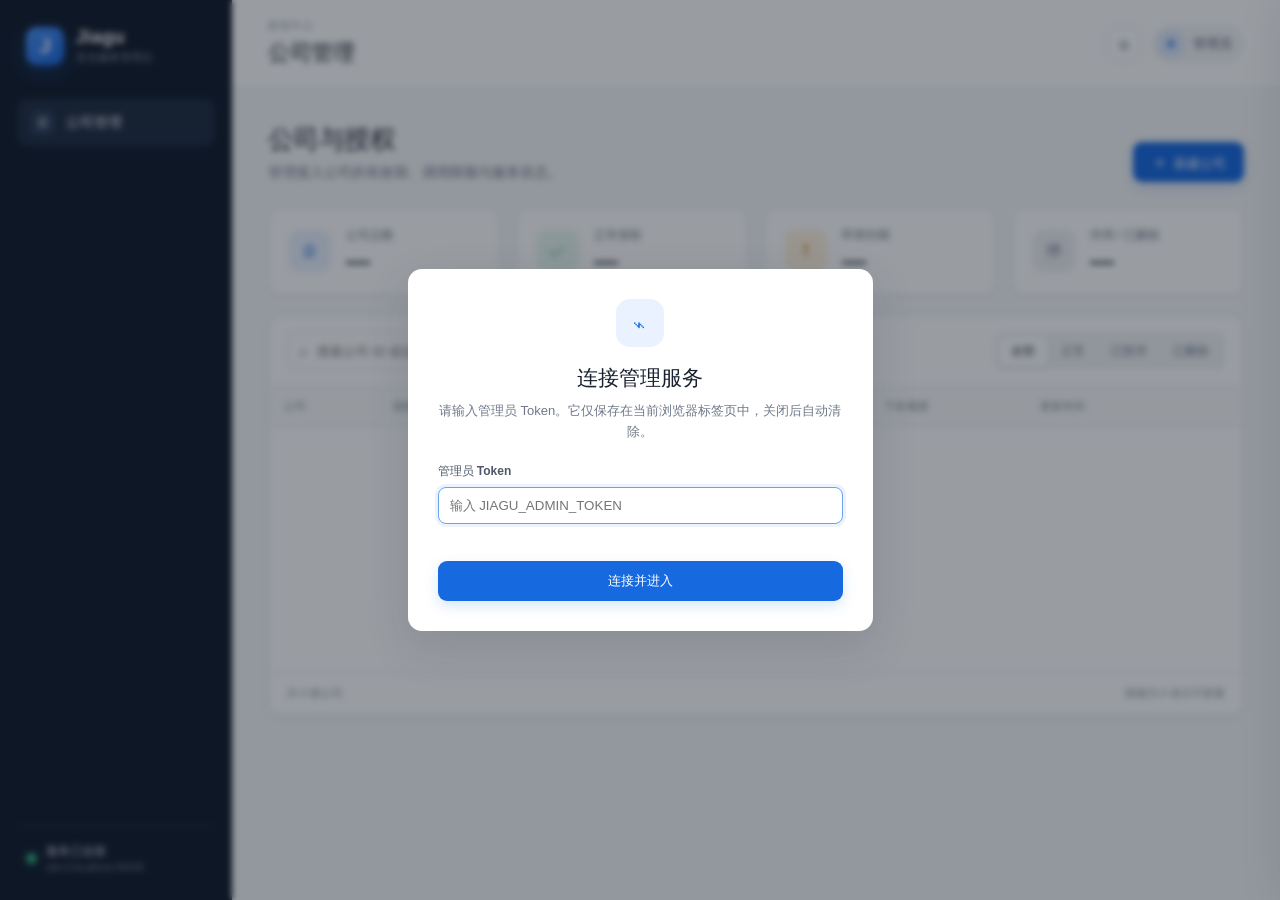
==== jiagu/server/internal/httpapi/admin/index.html @ e7b6c512 "增加管理页面" ====
<!doctype html>
<html lang="zh-CN">
<head>
  <meta charset="utf-8">
  <meta name="viewport" content="width=device-width, initial-scale=1">
  <meta name="color-scheme" content="light">
  <title>Jiagu · 公司管理</title>
  <link rel="stylesheet" href="styles.css">
  <link rel="stylesheet" href="actions.css">
</head>
<body>
  <div class="shell">
    <aside class="sidebar">
      <a class="brand" href="/admin/" aria-label="Jiagu 管理台">
        <span class="brand-mark">J</span>
        <span><strong>Jiagu</strong><small>安全服务管理台</small></span>
      </a>
      <nav aria-label="主导航">
        <a class="nav-item active" href="/admin/"><span class="nav-icon">企</span>公司管理</a>
      </nav>
      <div class="sidebar-foot">
        <span class="health-dot"></span>
        <span><strong>服务已连接</strong><small id="serviceAddress"></small></span>
      </div>
    </aside>

    <main>
      <header class="topbar">
        <div><p class="eyebrow">授权中心</p><h1>公司管理</h1></div>
        <div class="top-actions">
          <button class="icon-button" id="refreshButton" type="button" title="刷新" aria-label="刷新">↻</button>
          <button class="user-chip" id="changeTokenButton" type="button"><span>A</span>管理员</button>
        </div>
      </header>

      <section class="content">
        <div class="intro">
          <div><h2>公司与授权</h2><p>管理接入公司的有效期、调用限额与服务状态。</p></div>
          <button class="primary-button" id="createButton" type="button"><span>＋</span>新建公司</button>
        </div>

        <div class="metrics" aria-label="公司统计">
          <article class="metric-card"><span class="metric-icon blue">企</span><div><small>公司总数</small><strong id="totalMetric">—</strong></div></article>
          <article class="metric-card"><span class="metric-icon green">✓</span><div><small>正常授权</small><strong id="activeMetric">—</strong></div></article>
          <article class="metric-card"><span class="metric-icon amber">!</span><div><small>即将到期</small><strong id="expiringMetric">—</strong></div></article>
          <article class="metric-card"><span class="metric-icon slate">停</span><div><small>停用 / 已删除</small><strong id="inactiveMetric">—</strong></div></article>
        </div>

        <section class="table-card">
          <div class="table-tools">
            <label class="search"><span>⌕</span><input id="searchInput" type="search" placeholder="搜索公司 ID 或说明" autocomplete="off"></label>
            <div class="filters" role="group" aria-label="状态筛选">
              <button class="filter active" data-status="ALL" type="button">全部</button>
              <button class="filter" data-status="ACTIVE" type="button">正常</button>
              <button class="filter" data-status="SUSPENDED" type="button">已暂停</button>
              <button class="filter" data-status="REVOKED" type="button">已删除</button>
            </div>
          </div>
          <div class="table-wrap">
            <table>
              <thead><tr><th>公司</th><th>授权状态</th><th>授权有效期</th><th>打包额度</th><th>下发额度</th><th>更新时间</th><th><span class="sr-only">操作</span></th></tr></thead>
              <tbody id="companyRows"></tbody>
            </table>
            <div class="table-state" id="tableState"><span class="spinner"></span><p>正在读取公司信息…</p></div>
          </div>
          <footer class="table-footer"><span id="resultCount">共 0 家公司</span><span>限额为 0 表示不限量</span></footer>
        </section>
      </section>
    </main>
  </div>

  <div class="scrim hidden" id="drawerScrim"></div>
  <aside class="drawer" id="detailDrawer" aria-hidden="true" aria-labelledby="detailTitle">
    <div class="drawer-header">
      <div><p class="eyebrow">公司详情</p><h2 id="detailTitle">—</h2></div>
      <button class="icon-button" id="closeDrawerButton" type="button" aria-label="关闭">×</button>
    </div>
    <div class="drawer-body" id="detailBody"></div>
    <div class="drawer-actions">
      <button class="danger-ghost" id="deleteButton" type="button">逻辑删除</button>
      <div class="action-cluster">
        <button class="secondary-button" id="statusButton" type="button">暂停服务</button>
        <button class="primary-button" id="editButton" type="button">编辑信息</button>
      </div>
    </div>
  </aside>

  <dialog id="companyDialog">
    <form id="companyForm">
      <div class="dialog-header"><div><p class="eyebrow" id="formEyebrow">公司接入</p><h2 id="formTitle">新建公司</h2></div><button class="icon-button dialog-close" type="button" aria-label="关闭">×</button></div>
      <div class="form-grid">
        <label class="field full"><span>公司 ID <b>*</b></span><input name="companyId" required minlength="2" maxlength="64" pattern="[A-Za-z0-9][A-Za-z0-9_-]{1,63}" placeholder="例如 acme_android"><small>创建后不可修改，仅支持字母、数字、下划线和连字符</small></label>
        <label class="field full"><span>公司说明</span><input name="description" maxlength="200" placeholder="例如 ACME Android 产品线"></label>
        <label class="field"><span>授权开始时间 <b>*</b></span><input name="authorizedFrom" type="datetime-local" required></label>
        <label class="field"><span>授权结束时间</span><input name="authorizedUntil" type="datetime-local"><small>留空表示永久有效</small></label>
        <label class="field"><span>打包次数上限</span><input name="packLimit" type="number" min="0" step="1" value="0"><small>0 表示不限量</small></label>
        <label class="field"><span>下发次数上限</span><input name="deliveryLimit" type="number" min="0" step="1" value="0"><small>0 表示不限量</small></label>
        <label class="field full edit-only"><span>授权状态</span><select name="status"><option value="ACTIVE">正常</option><option value="SUSPENDED">暂停</option><option value="EXPIRED">过期</option></select></label>
        <label class="field full"><span>扩展信息（JSON）</span><textarea name="ext" rows="5" spellcheck="false" placeholder='{"contractNo":"C-2026-001","contact":"security@example.com"}'></textarea><small id="jsonHint">可填写合同号、联系人等自定义信息</small></label>
      </div>
      <div class="dialog-actions"><button class="secondary-button dialog-close" type="button">取消</button><button class="primary-button" id="saveButton" type="submit">创建公司</button></div>
    </form>
  </dialog>

  <dialog class="compact-dialog" id="tokenDialog">
    <form id="tokenForm">
      <div class="token-symbol">⌁</div><h2>连接管理服务</h2><p>请输入管理员 Token。它仅保存在当前浏览器标签页中，关闭后自动清除。</p>
      <label class="field"><span>管理员 Token</span><input name="token" type="password" required autocomplete="current-password" placeholder="输入 JIAGU_ADMIN_TOKEN"></label>
      <p class="form-error" id="tokenError"></p><button class="primary-button full-button" type="submit">连接并进入</button>
    </form>
  </dialog>

  <dialog class="compact-dialog" id="keyDialog">
    <div class="success-symbol">✓</div><h2>公司创建成功</h2><p>API Key 只会显示这一次，请立即复制并保存到安全位置。</p>
    <label class="key-box"><span>公司 API Key</span><output id="apiKeyOutput"></output></label>
    <div class="dialog-actions"><button class="secondary-button" id="closeKeyButton" type="button">我已保存</button><button class="primary-button" id="copyKeyButton" type="button">复制 API Key</button></div>
  </dialog>

  <dialog class="compact-dialog" id="deleteDialog">
    <div class="danger-symbol">!</div><h2>确认逻辑删除？</h2><p id="deleteMessage"></p><div class="notice">数据库文件和历史记录会保留；公司状态将改为“已删除”，其打包和设备授权会立即停止。</div>
    <div class="dialog-actions"><button class="secondary-button" id="cancelDeleteButton" type="button">取消</button><button class="danger-button" id="confirmDeleteButton" type="button">确认删除</button></div>
  </dialog>

  <dialog class="compact-dialog" id="statusDialog">
    <div class="token-symbol" id="statusSymbol">Ⅱ</div><h2 id="statusDialogTitle">暂停公司服务？</h2><p id="statusMessage"></p>
    <div class="notice" id="statusNotice"></div>
    <div class="dialog-actions"><button class="secondary-button" id="cancelStatusButton" type="button">取消</button><button class="primary-button" id="confirmStatusButton" type="button">确认暂停</button></div>
  </dialog>

  <div class="toast" id="toast" role="status" aria-live="polite"></div>
  <script src="app.js" defer></script>
</body>
</html>
---- jiagu/server/internal/httpapi/admin/styles.css ----
:root{--ink:#18212f;--muted:#6d7787;--line:#e7eaf0;--surface:#fff;--canvas:#f5f7fa;--blue:#1769e0;--blue-dark:#0f55bc;--green:#16865c;--amber:#b86c0a;--red:#c83c3c;--shadow:0 16px 45px rgba(31,45,68,.13);font-family:Inter,"Segoe UI","Microsoft YaHei",sans-serif;color:var(--ink);background:var(--canvas);font-synthesis:none}*{box-sizing:border-box}body{margin:0;min-width:320px}.shell{min-height:100vh;display:grid;grid-template-columns:232px 1fr}.sidebar{position:fixed;inset:0 auto 0 0;width:232px;background:#111b2b;color:#cbd3df;padding:27px 18px;display:flex;flex-direction:column;z-index:10}.brand{display:flex;gap:12px;align-items:center;color:white;text-decoration:none;padding:0 8px 34px}.brand-mark{width:38px;height:38px;border-radius:11px;display:grid;place-items:center;background:linear-gradient(145deg,#4d91f5,#1769e0);font-size:21px;font-weight:800;box-shadow:0 7px 20px rgba(23,105,224,.35)}.brand strong,.brand small,.sidebar-foot strong,.sidebar-foot small{display:block}.brand strong{letter-spacing:.4px;font-size:18px}.brand small{color:#8895a8;font-size:11px;margin-top:2px}.nav-item{display:flex;gap:11px;align-items:center;color:#aeb8c8;text-decoration:none;padding:11px 12px;border-radius:9px;font-size:14px}.nav-item.active{background:#1e2c41;color:white}.nav-icon{width:25px;height:25px;display:grid;place-items:center;border-radius:7px;background:#2a3c57;font-size:12px}.sidebar-foot{margin-top:auto;padding:16px 9px 0;border-top:1px solid #273448;display:flex;align-items:center;gap:10px;font-size:12px}.sidebar-foot small{color:#738198;margin-top:2px;max-width:150px;overflow:hidden;text-overflow:ellipsis}.health-dot{width:9px;height:9px;border-radius:50%;background:#32c58b;box-shadow:0 0 0 4px rgba(50,197,139,.12)}main{grid-column:2;min-width:0}.topbar{height:88px;background:rgba(255,255,255,.92);border-bottom:1px solid var(--line);display:flex;align-items:center;justify-content:space-between;padding:0 36px;position:sticky;top:0;z-index:5;backdrop-filter:blur(12px)}h1,h2,p{margin:0}.topbar h1{font-size:22px;letter-spacing:-.3px}.eyebrow{text-transform:uppercase;color:#8791a1;font-size:10px;font-weight:700;letter-spacing:1.5px;margin-bottom:5px}.top-actions{display:flex;align-items:center;gap:10px}.icon-button{border:1px solid var(--line);background:#fff;color:#687386;width:36px;height:36px;border-radius:9px;font-size:21px;cursor:pointer;display:grid;place-items:center;line-height:1}.icon-button:hover{background:#f3f5f8}.user-chip{border:0;background:#f2f5f8;border-radius:22px;padding:5px 12px 5px 5px;display:flex;align-items:center;gap:8px;color:#4b5668;cursor:pointer}.user-chip span{width:28px;height:28px;border-radius:50%;background:#dce9fc;color:#1769e0;display:grid;place-items:center;font-weight:700}.content{padding:34px 36px 50px;max-width:1560px;margin:auto}.intro{display:flex;justify-content:space-between;align-items:flex-end;margin-bottom:25px}.intro h2{font-size:26px;letter-spacing:-.6px}.intro p{margin-top:7px;color:var(--muted);font-size:14px}.primary-button,.secondary-button,.danger-button,.danger-ghost{height:40px;padding:0 17px;border-radius:9px;border:1px solid transparent;font-weight:650;cursor:pointer;font-family:inherit}.primary-button{background:var(--blue);color:#fff;box-shadow:0 5px 13px rgba(23,105,224,.17)}.primary-button:hover{background:var(--blue-dark)}.primary-button span{font-size:18px;margin-right:5px}.secondary-button{background:#fff;color:#3f4a5a;border-color:#dce1e9}.secondary-button:hover{background:#f7f8fa}.danger-button{background:var(--red);color:#fff}.danger-ghost{background:#fff;color:var(--red);border-color:#efcaca}.metrics{display:grid;grid-template-columns:repeat(4,1fr);gap:16px;margin-bottom:20px}.metric-card{background:#fff;border:1px solid var(--line);border-radius:12px;padding:19px 20px;display:flex;align-items:center;gap:15px;box-shadow:0 2px 5px rgba(25,40,65,.025)}.metric-icon{width:42px;height:42px;border-radius:11px;display:grid;place-items:center;font-weight:750}.metric-icon.blue{color:#1769e0;background:#eaf2ff}.metric-icon.green{color:#16865c;background:#e7f7f1}.metric-icon.amber{color:#b86c0a;background:#fff3df}.metric-icon.slate{color:#677286;background:#eef1f5}.metric-card small,.metric-card strong{display:block}.metric-card small{color:var(--muted);font-size:12px;margin-bottom:3px}.metric-card strong{font-size:24px}.table-card{background:#fff;border:1px solid var(--line);border-radius:13px;overflow:hidden;box-shadow:0 3px 12px rgba(25,40,65,.035)}.table-tools{display:flex;justify-content:space-between;align-items:center;padding:16px 18px;border-bottom:1px solid var(--line)}.search{height:38px;width:285px;border:1px solid #dce1e9;border-radius:8px;display:flex;align-items:center;gap:8px;padding:0 11px;color:#8791a1}.search:focus-within{border-color:#7aaff5;box-shadow:0 0 0 3px rgba(23,105,224,.08)}.search input{border:0;outline:0;width:100%;font:inherit;font-size:13px;color:var(--ink)}.filters{display:flex;padding:3px;background:#f1f3f6;border-radius:8px}.filter{height:30px;border:0;background:transparent;color:#707b8c;padding:0 13px;border-radius:6px;font:inherit;font-size:12px;cursor:pointer}.filter.active{background:#fff;color:#263143;box-shadow:0 1px 4px rgba(27,40,61,.12);font-weight:650}.table-wrap{overflow:auto;min-height:285px;position:relative}table{width:100%;border-collapse:collapse;white-space:nowrap}th{text-align:left;color:#7a8494;font-size:11px;font-weight:650;text-transform:uppercase;letter-spacing:.35px;background:#fafbfc;padding:12px 15px;border-bottom:1px solid var(--line)}td{padding:14px 15px;border-bottom:1px solid #eef0f4;font-size:13px;color:#4a5566}tbody tr{cursor:pointer;transition:background .12s}tbody tr:hover{background:#f8faff}tbody tr:last-child td{border-bottom:0}.company-cell{display:flex;align-items:center;gap:11px}.avatar{width:34px;height:34px;border-radius:9px;background:#e9f1fd;color:#1769e0;display:grid;place-items:center;font-weight:750}.company-cell strong,.company-cell small{display:block;max-width:230px;overflow:hidden;text-overflow:ellipsis}.company-cell strong{font-size:13px;color:#273244}.company-cell small{font-size:11px;color:#8a94a3;margin-top:3px}.status{display:inline-flex;align-items:center;gap:6px;border-radius:15px;padding:5px 9px;font-size:11px;font-weight:650}.status:before{content:"";width:6px;height:6px;border-radius:50%;background:currentColor}.status-active{background:#e8f7f1;color:#16865c}.status-suspended,.status-expired{background:#fff1df;color:#a8620b}.status-revoked{background:#f1f2f4;color:#677181}.quota{min-width:100px}.quota-line{display:flex;justify-content:space-between;font-size:11px;margin-bottom:5px}.progress{height:4px;background:#edf0f4;border-radius:3px;overflow:hidden}.progress i{display:block;height:100%;background:#5792e6;border-radius:3px}.row-action{border:0;background:transparent;color:#8a94a3;font-size:20px;cursor:pointer}.table-state{position:absolute;inset:45px 0 0;display:flex;flex-direction:column;align-items:center;justify-content:center;color:#8a94a3;font-size:13px;background:#fff}.table-state.hidden{display:none}.spinner{width:24px;height:24px;border:2px solid #d9e1ec;border-top-color:#1769e0;border-radius:50%;animation:spin .7s linear infinite;margin-bottom:10px}@keyframes spin{to{transform:rotate(360deg)}}.table-footer{padding:13px 18px;border-top:1px solid var(--line);display:flex;justify-content:space-between;color:#8992a1;font-size:11px}.drawer{position:fixed;right:0;top:0;bottom:0;width:min(480px,100vw);background:#fff;z-index:21;box-shadow:-18px 0 45px rgba(27,39,58,.14);transform:translateX(105%);transition:transform .22s ease;display:flex;flex-direction:column}.drawer.open{transform:none}.scrim{position:fixed;inset:0;background:rgba(12,20,33,.28);z-index:20;backdrop-filter:blur(2px)}.hidden{display:none!important}.drawer-header{padding:25px 26px;border-bottom:1px solid var(--line);display:flex;justify-content:space-between;align-items:center}.drawer-header h2{font-size:21px}.drawer-body{padding:25px 26px;overflow:auto;flex:1}.detail-lead{background:#f6f8fb;border-radius:11px;padding:17px;margin-bottom:23px}.detail-lead p{font-size:13px;color:#667284;line-height:1.6;margin-top:9px}.detail-grid{display:grid;grid-template-columns:1fr 1fr;gap:20px 18px}.detail-item small{display:block;color:#8a94a3;font-size:11px;margin-bottom:6px}.detail-item strong{font-size:13px;word-break:break-word}.detail-item.full{grid-column:1/-1}.detail-section{border-top:1px solid var(--line);margin-top:23px;padding-top:22px}.detail-section h3{font-size:13px;margin:0 0 13px}.json-view{background:#121c2c;color:#b9d0ef;border-radius:9px;padding:14px;white-space:pre-wrap;word-break:break-word;font:12px/1.6 Consolas,monospace;min-height:49px}.drawer-actions{padding:17px 26px;border-top:1px solid var(--line);display:flex;justify-content:space-between}dialog{width:min(640px,calc(100vw - 30px));border:0;border-radius:14px;padding:0;box-shadow:var(--shadow);color:var(--ink)}dialog::backdrop{background:rgba(12,20,33,.42);backdrop-filter:blur(3px)}.dialog-header{padding:22px 25px;border-bottom:1px solid var(--line);display:flex;justify-content:space-between;align-items:center}.dialog-header h2{font-size:20px}.dialog-header .icon-button{border:0}.form-grid{padding:22px 25px;display:grid;grid-template-columns:1fr 1fr;gap:18px}.field{display:flex;flex-direction:column;gap:7px;font-size:12px;color:#4d5868}.field.full{grid-column:1/-1}.field span{font-weight:650}.field b{color:var(--red)}.field input,.field select,.field textarea{width:100%;border:1px solid #d8dde6;border-radius:8px;padding:10px 11px;color:var(--ink);background:#fff;font:13px inherit;outline:0}.field input:focus,.field select:focus,.field textarea:focus{border-color:#6ba2ed;box-shadow:0 0 0 3px rgba(23,105,224,.08)}.field input:disabled{background:#f1f3f6;color:#8a94a3}.field textarea{resize:vertical;font-family:Consolas,monospace}.field small{color:#929ba9;font-size:10px}.field .invalid{border-color:#d85252}.dialog-actions{padding:16px 25px;border-top:1px solid var(--line);display:flex;justify-content:flex-end;gap:9px}.edit-only{display:none}.editing .edit-only{display:flex}.compact-dialog{max-width:465px;text-align:center;padding:30px}.compact-dialog .field{text-align:left;margin:21px 0 0}.compact-dialog h2{font-size:21px;margin-bottom:9px}.compact-dialog>p,.compact-dialog form>p{color:#6f7989;font-size:13px;line-height:1.55}.compact-dialog .dialog-actions{border:0;padding:22px 0 0}.token-symbol,.success-symbol,.danger-symbol{width:48px;height:48px;border-radius:14px;display:grid;place-items:center;margin:0 auto 17px;font-size:23px;font-weight:750}.token-symbol{background:#eaf2ff;color:#1769e0}.success-symbol{background:#e8f7f1;color:#16865c}.danger-symbol{background:#feeeee;color:#c83c3c}.full-button{width:100%;margin-top:12px}.form-error{color:#c83c3c!important;min-height:18px;margin-top:7px!important}.key-box{display:block;text-align:left;background:#f5f7fa;border:1px solid var(--line);padding:12px;border-radius:9px;margin-top:20px}.key-box span{display:block;color:#7e8898;font-size:10px;margin-bottom:7px}.key-box output{display:block;word-break:break-all;font:12px/1.5 Consolas,monospace;color:#263143}.notice{text-align:left;margin-top:18px;padding:12px;background:#fff7e9;color:#8d5a18;border-radius:8px;font-size:12px;line-height:1.55}.toast{position:fixed;left:50%;bottom:28px;transform:translate(-50%,20px);background:#172236;color:white;padding:11px 16px;border-radius:8px;font-size:12px;z-index:50;opacity:0;pointer-events:none;transition:.2s}.toast.show{opacity:1;transform:translate(-50%,0)}.sr-only{position:absolute;width:1px;height:1px;padding:0;margin:-1px;overflow:hidden;clip:rect(0,0,0,0);white-space:nowrap;border:0}@media(max-width:1050px){.metrics{grid-template-columns:1fr 1fr}.table-tools{align-items:flex-start;gap:12px;flex-direction:column}.search{width:100%}}@media(max-width:760px){.shell{display:block}.sidebar{position:static;width:100%;height:68px;padding:14px 18px;flex-direction:row;align-items:center}.brand{padding:0}.brand small,.sidebar nav,.sidebar-foot{display:none}main{display:block}.topbar{height:68px;padding:0 18px}.topbar .eyebrow{display:none}.content{padding:23px 16px}.intro{align-items:center}.intro h2{font-size:22px}.intro p{display:none}.metrics{grid-template-columns:1fr 1fr;gap:9px}.metric-card{padding:13px}.metric-icon{display:none}.table-tools{padding:13px}.filters{width:100%;overflow:auto}.filter{flex:1;padding:0 9px}.table-footer span:last-child{display:none}.form-grid{grid-template-columns:1fr}.field{grid-column:1/-1}.compact-dialog{padding:24px}.top-actions .user-chip{font-size:0}.user-chip{padding-right:5px}}
---- jiagu/server/internal/httpapi/admin/actions.css ----
.drawer-actions {
  gap: 10px;
}

.action-cluster {
  display: flex;
  gap: 9px;
}

.primary-button:disabled,
.secondary-button:disabled,
.danger-button:disabled,
.danger-ghost:disabled {
  cursor: not-allowed;
  box-shadow: none;
  opacity: 0.48;
}

@media (max-width: 480px) {
  .drawer-actions,
  .action-cluster {
    flex-wrap: wrap;
  }
}
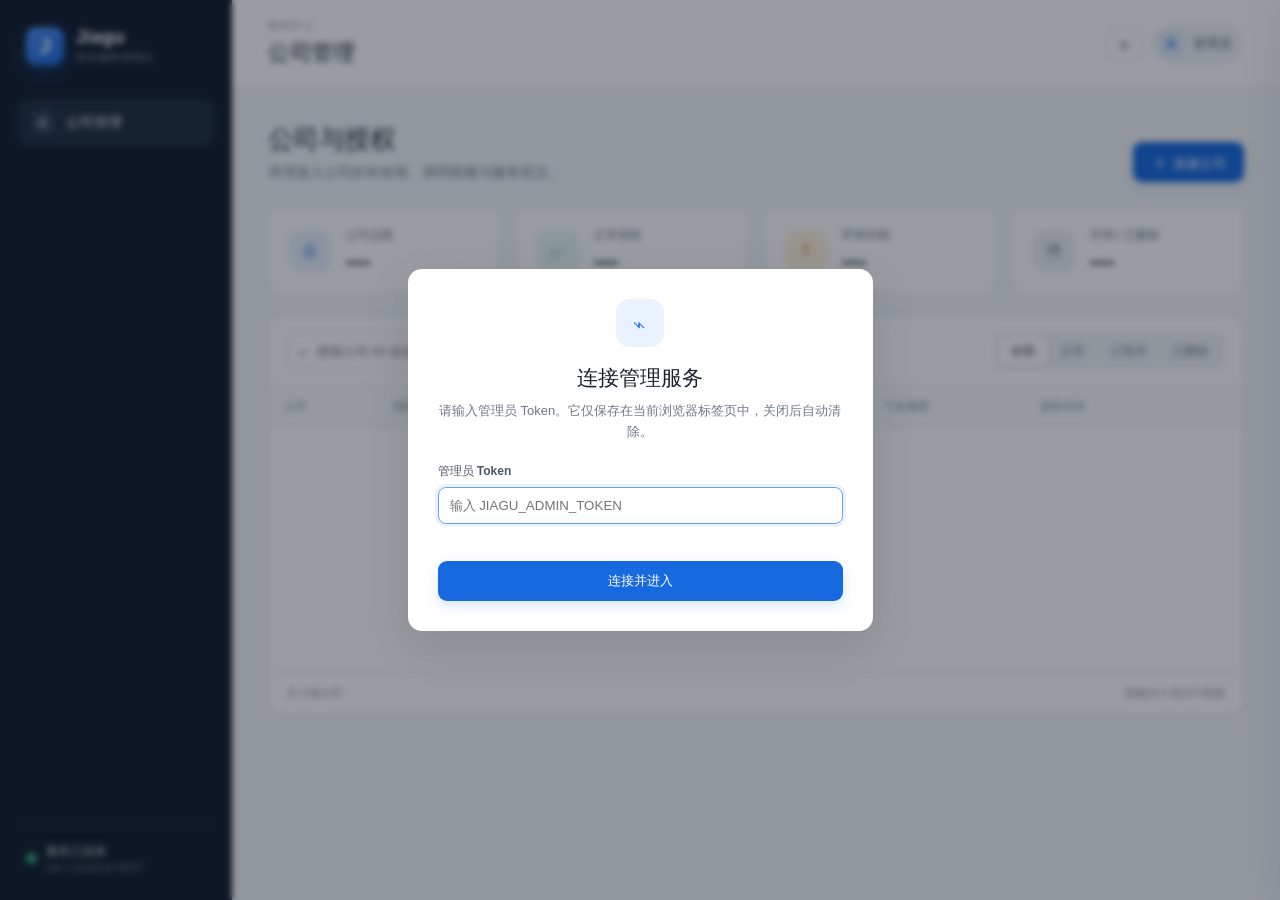
==== commit 2ece613a: "初始化打包记录" ====
--- a/jiagu/server/internal/httpapi/admin/index.html
+++ b/jiagu/server/internal/httpapi/admin/index.html
@@ -33,7 +33,7 @@
         </div>
       </header>
 
-      <section class="content">
+      <section class="content" id="mainView">
         <div class="intro">
           <div><h2>公司与授权</h2><p>管理接入公司的有效期、调用限额与服务状态。</p></div>
           <button class="primary-button" id="createButton" type="button"><span>＋</span>新建公司</button>
@@ -64,6 +64,28 @@
             <div class="table-state" id="tableState"><span class="spinner"></span><p>正在读取公司信息…</p></div>
           </div>
           <footer class="table-footer"><span id="resultCount">共 0 家公司</span><span>限额为 0 表示不限量</span></footer>
+        </section>
+      </section>
+
+      <section class="content hidden" id="logsView">
+        <nav class="breadcrumb">
+          <button class="text-link" id="backToCompanies" type="button">公司管理</button>
+          <span>/</span>
+          <strong id="logsTitle">打包统计</strong>
+        </nav>
+        <div class="intro">
+          <div><h2 id="logsCompanyId">—</h2><p id="logsCompanyDesc">—</p></div>
+        </div>
+
+        <section class="table-card">
+          <div class="table-wrap" id="logsContainer">
+            <!-- Grouped tables will be rendered here -->
+          </div>
+          <div class="table-state" id="logsState"><span class="spinner"></span><p>正在读取记录…</p></div>
+          <footer class="table-footer">
+            <span id="logsCount">共 0 条记录</span>
+            <div class="pagination" id="logsPagination"></div>
+          </footer>
         </section>
       </section>
     </main>
--- a/jiagu/server/internal/httpapi/admin/styles.css
+++ b/jiagu/server/internal/httpapi/admin/styles.css
@@ -1 +1,19 @@
-:root{--ink:#18212f;--muted:#6d7787;--line:#e7eaf0;--surface:#fff;--canvas:#f5f7fa;--blue:#1769e0;--blue-dark:#0f55bc;--green:#16865c;--amber:#b86c0a;--red:#c83c3c;--shadow:0 16px 45px rgba(31,45,68,.13);font-family:Inter,"Segoe UI","Microsoft YaHei",sans-serif;color:var(--ink);background:var(--canvas);font-synthesis:none}*{box-sizing:border-box}body{margin:0;min-width:320px}.shell{min-height:100vh;display:grid;grid-template-columns:232px 1fr}.sidebar{position:fixed;inset:0 auto 0 0;width:232px;background:#111b2b;color:#cbd3df;padding:27px 18px;display:flex;flex-direction:column;z-index:10}.brand{display:flex;gap:12px;align-items:center;color:white;text-decoration:none;padding:0 8px 34px}.brand-mark{width:38px;height:38px;border-radius:11px;display:grid;place-items:center;background:linear-gradient(145deg,#4d91f5,#1769e0);font-size:21px;font-weight:800;box-shadow:0 7px 20px rgba(23,105,224,.35)}.brand strong,.brand small,.sidebar-foot strong,.sidebar-foot small{display:block}.brand strong{letter-spacing:.4px;font-size:18px}.brand small{color:#8895a8;font-size:11px;margin-top:2px}.nav-item{display:flex;gap:11px;align-items:center;color:#aeb8c8;text-decoration:none;padding:11px 12px;border-radius:9px;font-size:14px}.nav-item.active{background:#1e2c41;color:white}.nav-icon{width:25px;height:25px;display:grid;place-items:center;border-radius:7px;background:#2a3c57;font-size:12px}.sidebar-foot{margin-top:auto;padding:16px 9px 0;border-top:1px solid #273448;display:flex;align-items:center;gap:10px;font-size:12px}.sidebar-foot small{color:#738198;margin-top:2px;max-width:150px;overflow:hidden;text-overflow:ellipsis}.health-dot{width:9px;height:9px;border-radius:50%;background:#32c58b;box-shadow:0 0 0 4px rgba(50,197,139,.12)}main{grid-column:2;min-width:0}.topbar{height:88px;background:rgba(255,255,255,.92);border-bottom:1px solid var(--line);display:flex;align-items:center;justify-content:space-between;padding:0 36px;position:sticky;top:0;z-index:5;backdrop-filter:blur(12px)}h1,h2,p{margin:0}.topbar h1{font-size:22px;letter-spacing:-.3px}.eyebrow{text-transform:uppercase;color:#8791a1;font-size:10px;font-weight:700;letter-spacing:1.5px;margin-bottom:5px}.top-actions{display:flex;align-items:center;gap:10px}.icon-button{border:1px solid var(--line);background:#fff;color:#687386;width:36px;height:36px;border-radius:9px;font-size:21px;cursor:pointer;display:grid;place-items:center;line-height:1}.icon-button:hover{background:#f3f5f8}.user-chip{border:0;background:#f2f5f8;border-radius:22px;padding:5px 12px 5px 5px;display:flex;align-items:center;gap:8px;color:#4b5668;cursor:pointer}.user-chip span{width:28px;height:28px;border-radius:50%;background:#dce9fc;color:#1769e0;display:grid;place-items:center;font-weight:700}.content{padding:34px 36px 50px;max-width:1560px;margin:auto}.intro{display:flex;justify-content:space-between;align-items:flex-end;margin-bottom:25px}.intro h2{font-size:26px;letter-spacing:-.6px}.intro p{margin-top:7px;color:var(--muted);font-size:14px}.primary-button,.secondary-button,.danger-button,.danger-ghost{height:40px;padding:0 17px;border-radius:9px;border:1px solid transparent;font-weight:650;cursor:pointer;font-family:inherit}.primary-button{background:var(--blue);color:#fff;box-shadow:0 5px 13px rgba(23,105,224,.17)}.primary-button:hover{background:var(--blue-dark)}.primary-button span{font-size:18px;margin-right:5px}.secondary-button{background:#fff;color:#3f4a5a;border-color:#dce1e9}.secondary-button:hover{background:#f7f8fa}.danger-button{background:var(--red);color:#fff}.danger-ghost{background:#fff;color:var(--red);border-color:#efcaca}.metrics{display:grid;grid-template-columns:repeat(4,1fr);gap:16px;margin-bottom:20px}.metric-card{background:#fff;border:1px solid var(--line);border-radius:12px;padding:19px 20px;display:flex;align-items:center;gap:15px;box-shadow:0 2px 5px rgba(25,40,65,.025)}.metric-icon{width:42px;height:42px;border-radius:11px;display:grid;place-items:center;font-weight:750}.metric-icon.blue{color:#1769e0;background:#eaf2ff}.metric-icon.green{color:#16865c;background:#e7f7f1}.metric-icon.amber{color:#b86c0a;background:#fff3df}.metric-icon.slate{color:#677286;background:#eef1f5}.metric-card small,.metric-card strong{display:block}.metric-card small{color:var(--muted);font-size:12px;margin-bottom:3px}.metric-card strong{font-size:24px}.table-card{background:#fff;border:1px solid var(--line);border-radius:13px;overflow:hidden;box-shadow:0 3px 12px rgba(25,40,65,.035)}.table-tools{display:flex;justify-content:space-between;align-items:center;padding:16px 18px;border-bottom:1px solid var(--line)}.search{height:38px;width:285px;border:1px solid #dce1e9;border-radius:8px;display:flex;align-items:center;gap:8px;padding:0 11px;color:#8791a1}.search:focus-within{border-color:#7aaff5;box-shadow:0 0 0 3px rgba(23,105,224,.08)}.search input{border:0;outline:0;width:100%;font:inherit;font-size:13px;color:var(--ink)}.filters{display:flex;padding:3px;background:#f1f3f6;border-radius:8px}.filter{height:30px;border:0;background:transparent;color:#707b8c;padding:0 13px;border-radius:6px;font:inherit;font-size:12px;cursor:pointer}.filter.active{background:#fff;color:#263143;box-shadow:0 1px 4px rgba(27,40,61,.12);font-weight:650}.table-wrap{overflow:auto;min-height:285px;position:relative}table{width:100%;border-collapse:collapse;white-space:nowrap}th{text-align:left;color:#7a8494;font-size:11px;font-weight:650;text-transform:uppercase;letter-spacing:.35px;background:#fafbfc;padding:12px 15px;border-bottom:1px solid var(--line)}td{padding:14px 15px;border-bottom:1px solid #eef0f4;font-size:13px;color:#4a5566}tbody tr{cursor:pointer;transition:background .12s}tbody tr:hover{background:#f8faff}tbody tr:last-child td{border-bottom:0}.company-cell{display:flex;align-items:center;gap:11px}.avatar{width:34px;height:34px;border-radius:9px;background:#e9f1fd;color:#1769e0;display:grid;place-items:center;font-weight:750}.company-cell strong,.company-cell small{display:block;max-width:230px;overflow:hidden;text-overflow:ellipsis}.company-cell strong{font-size:13px;color:#273244}.company-cell small{font-size:11px;color:#8a94a3;margin-top:3px}.status{display:inline-flex;align-items:center;gap:6px;border-radius:15px;padding:5px 9px;font-size:11px;font-weight:650}.status:before{content:"";width:6px;height:6px;border-radius:50%;background:currentColor}.status-active{background:#e8f7f1;color:#16865c}.status-suspended,.status-expired{background:#fff1df;color:#a8620b}.status-revoked{background:#f1f2f4;color:#677181}.quota{min-width:100px}.quota-line{display:flex;justify-content:space-between;font-size:11px;margin-bottom:5px}.progress{height:4px;background:#edf0f4;border-radius:3px;overflow:hidden}.progress i{display:block;height:100%;background:#5792e6;border-radius:3px}.row-action{border:0;background:transparent;color:#8a94a3;font-size:20px;cursor:pointer}.table-state{position:absolute;inset:45px 0 0;display:flex;flex-direction:column;align-items:center;justify-content:center;color:#8a94a3;font-size:13px;background:#fff}.table-state.hidden{display:none}.spinner{width:24px;height:24px;border:2px solid #d9e1ec;border-top-color:#1769e0;border-radius:50%;animation:spin .7s linear infinite;margin-bottom:10px}@keyframes spin{to{transform:rotate(360deg)}}.table-footer{padding:13px 18px;border-top:1px solid var(--line);display:flex;justify-content:space-between;color:#8992a1;font-size:11px}.drawer{position:fixed;right:0;top:0;bottom:0;width:min(480px,100vw);background:#fff;z-index:21;box-shadow:-18px 0 45px rgba(27,39,58,.14);transform:translateX(105%);transition:transform .22s ease;display:flex;flex-direction:column}.drawer.open{transform:none}.scrim{position:fixed;inset:0;background:rgba(12,20,33,.28);z-index:20;backdrop-filter:blur(2px)}.hidden{display:none!important}.drawer-header{padding:25px 26px;border-bottom:1px solid var(--line);display:flex;justify-content:space-between;align-items:center}.drawer-header h2{font-size:21px}.drawer-body{padding:25px 26px;overflow:auto;flex:1}.detail-lead{background:#f6f8fb;border-radius:11px;padding:17px;margin-bottom:23px}.detail-lead p{font-size:13px;color:#667284;line-height:1.6;margin-top:9px}.detail-grid{display:grid;grid-template-columns:1fr 1fr;gap:20px 18px}.detail-item small{display:block;color:#8a94a3;font-size:11px;margin-bottom:6px}.detail-item strong{font-size:13px;word-break:break-word}.detail-item.full{grid-column:1/-1}.detail-section{border-top:1px solid var(--line);margin-top:23px;padding-top:22px}.detail-section h3{font-size:13px;margin:0 0 13px}.json-view{background:#121c2c;color:#b9d0ef;border-radius:9px;padding:14px;white-space:pre-wrap;word-break:break-word;font:12px/1.6 Consolas,monospace;min-height:49px}.drawer-actions{padding:17px 26px;border-top:1px solid var(--line);display:flex;justify-content:space-between}dialog{width:min(640px,calc(100vw - 30px));border:0;border-radius:14px;padding:0;box-shadow:var(--shadow);color:var(--ink)}dialog::backdrop{background:rgba(12,20,33,.42);backdrop-filter:blur(3px)}.dialog-header{padding:22px 25px;border-bottom:1px solid var(--line);display:flex;justify-content:space-between;align-items:center}.dialog-header h2{font-size:20px}.dialog-header .icon-button{border:0}.form-grid{padding:22px 25px;display:grid;grid-template-columns:1fr 1fr;gap:18px}.field{display:flex;flex-direction:column;gap:7px;font-size:12px;color:#4d5868}.field.full{grid-column:1/-1}.field span{font-weight:650}.field b{color:var(--red)}.field input,.field select,.field textarea{width:100%;border:1px solid #d8dde6;border-radius:8px;padding:10px 11px;color:var(--ink);background:#fff;font:13px inherit;outline:0}.field input:focus,.field select:focus,.field textarea:focus{border-color:#6ba2ed;box-shadow:0 0 0 3px rgba(23,105,224,.08)}.field input:disabled{background:#f1f3f6;color:#8a94a3}.field textarea{resize:vertical;font-family:Consolas,monospace}.field small{color:#929ba9;font-size:10px}.field .invalid{border-color:#d85252}.dialog-actions{padding:16px 25px;border-top:1px solid var(--line);display:flex;justify-content:flex-end;gap:9px}.edit-only{display:none}.editing .edit-only{display:flex}.compact-dialog{max-width:465px;text-align:center;padding:30px}.compact-dialog .field{text-align:left;margin:21px 0 0}.compact-dialog h2{font-size:21px;margin-bottom:9px}.compact-dialog>p,.compact-dialog form>p{color:#6f7989;font-size:13px;line-height:1.55}.compact-dialog .dialog-actions{border:0;padding:22px 0 0}.token-symbol,.success-symbol,.danger-symbol{width:48px;height:48px;border-radius:14px;display:grid;place-items:center;margin:0 auto 17px;font-size:23px;font-weight:750}.token-symbol{background:#eaf2ff;color:#1769e0}.success-symbol{background:#e8f7f1;color:#16865c}.danger-symbol{background:#feeeee;color:#c83c3c}.full-button{width:100%;margin-top:12px}.form-error{color:#c83c3c!important;min-height:18px;margin-top:7px!important}.key-box{display:block;text-align:left;background:#f5f7fa;border:1px solid var(--line);padding:12px;border-radius:9px;margin-top:20px}.key-box span{display:block;color:#7e8898;font-size:10px;margin-bottom:7px}.key-box output{display:block;word-break:break-all;font:12px/1.5 Consolas,monospace;color:#263143}.notice{text-align:left;margin-top:18px;padding:12px;background:#fff7e9;color:#8d5a18;border-radius:8px;font-size:12px;line-height:1.55}.toast{position:fixed;left:50%;bottom:28px;transform:translate(-50%,20px);background:#172236;color:white;padding:11px 16px;border-radius:8px;font-size:12px;z-index:50;opacity:0;pointer-events:none;transition:.2s}.toast.show{opacity:1;transform:translate(-50%,0)}.sr-only{position:absolute;width:1px;height:1px;padding:0;margin:-1px;overflow:hidden;clip:rect(0,0,0,0);white-space:nowrap;border:0}@media(max-width:1050px){.metrics{grid-template-columns:1fr 1fr}.table-tools{align-items:flex-start;gap:12px;flex-direction:column}.search{width:100%}}@media(max-width:760px){.shell{display:block}.sidebar{position:static;width:100%;height:68px;padding:14px 18px;flex-direction:row;align-items:center}.brand{padding:0}.brand small,.sidebar nav,.sidebar-foot{display:none}main{display:block}.topbar{height:68px;padding:0 18px}.topbar .eyebrow{display:none}.content{padding:23px 16px}.intro{align-items:center}.intro h2{font-size:22px}.intro p{display:none}.metrics{grid-template-columns:1fr 1fr;gap:9px}.metric-card{padding:13px}.metric-icon{display:none}.table-tools{padding:13px}.filters{width:100%;overflow:auto}.filter{flex:1;padding:0 9px}.table-footer span:last-child{display:none}.form-grid{grid-template-columns:1fr}.field{grid-column:1/-1}.compact-dialog{padding:24px}.top-actions .user-chip{font-size:0}.user-chip{padding-right:5px}}
+:root{--ink:#18212f;--muted:#6d7787;--line:#e7eaf0;--surface:#fff;--canvas:#f5f7fa;--blue:#1769e0;--blue-dark:#0f55bc;--green:#16865c;--amber:#b86c0a;--red:#c83c3c;--shadow:0 16px 45px rgba(31,45,68,.13);font-family:Inter,"Segoe UI","Microsoft YaHei",sans-serif;color:var(--ink);background:var(--canvas);font-synthesis:none}*{box-sizing:border-box}body{margin:0;min-width:320px}.shell{min-height:100vh;display:grid;grid-template-columns:232px 1fr}.sidebar{position:fixed;inset:0 auto 0 0;width:232px;background:#111b2b;color:#cbd3df;padding:27px 18px;display:flex;flex-direction:column;z-index:10}.brand{display:flex;gap:12px;align-items:center;color:white;text-decoration:none;padding:0 8px 34px}.brand-mark{width:38px;height:38px;border-radius:11px;display:grid;place-items:center;background:linear-gradient(145deg,#4d91f5,#1769e0);font-size:21px;font-weight:800;box-shadow:0 7px 20px rgba(23,105,224,.35)}.brand strong,.brand small,.sidebar-foot strong,.sidebar-foot small{display:block}.brand strong{letter-spacing:.4px;font-size:18px}.brand small{color:#8895a8;font-size:11px;margin-top:2px}.nav-item{display:flex;gap:11px;align-items:center;color:#aeb8c8;text-decoration:none;padding:11px 12px;border-radius:9px;font-size:14px}.nav-item.active{background:#1e2c41;color:white}.nav-icon{width:25px;height:25px;display:grid;place-items:center;border-radius:7px;background:#2a3c57;font-size:12px}.sidebar-foot{margin-top:auto;padding:16px 9px 0;border-top:1px solid #273448;display:flex;align-items:center;gap:10px;font-size:12px}.sidebar-foot small{color:#738198;margin-top:2px;max-width:150px;overflow:hidden;text-overflow:ellipsis}.health-dot{width:9px;height:9px;border-radius:50%;background:#32c58b;box-shadow:0 0 0 4px rgba(50,197,139,.12)}main{grid-column:2;min-width:0}.topbar{height:88px;background:rgba(255,255,255,.92);border-bottom:1px solid var(--line);display:flex;align-items:center;justify-content:space-between;padding:0 36px;position:sticky;top:0;z-index:5;backdrop-filter:blur(12px)}h1,h2,p{margin:0}.topbar h1{font-size:22px;letter-spacing:-.3px}.eyebrow{text-transform:uppercase;color:#8791a1;font-size:10px;font-weight:700;letter-spacing:1.5px;margin-bottom:5px}.top-actions{display:flex;align-items:center;gap:10px}.icon-button{border:1px solid var(--line);background:#fff;color:#687386;width:36px;height:36px;border-radius:9px;font-size:21px;cursor:pointer;display:grid;place-items:center;line-height:1}.icon-button:hover{background:#f3f5f8}.user-chip{border:0;background:#f2f5f8;border-radius:22px;padding:5px 12px 5px 5px;display:flex;align-items:center;gap:8px;color:#4b5668;cursor:pointer}.user-chip span{width:28px;height:28px;border-radius:50%;background:#dce9fc;color:#1769e0;display:grid;place-items:center;font-weight:700}.content{padding:34px 36px 50px;max-width:1560px;margin:auto}.intro{display:flex;justify-content:space-between;align-items:flex-end;margin-bottom:25px}.intro h2{font-size:26px;letter-spacing:-.6px}.intro p{margin-top:7px;color:var(--muted);font-size:14px}.primary-button,.secondary-button,.danger-button,.danger-ghost{height:40px;padding:0 17px;border-radius:9px;border:1px solid transparent;font-weight:650;cursor:pointer;font-family:inherit}.primary-button{background:var(--blue);color:#fff;box-shadow:0 5px 13px rgba(23,105,224,.17)}.primary-button:hover{background:var(--blue-dark)}.primary-button span{font-size:18px;margin-right:5px}.secondary-button{background:#fff;color:#3f4a5a;border-color:#dce1e9}.secondary-button:hover{background:#f7f8fa}.danger-button{background:var(--red);color:#fff}.danger-ghost{background:#fff;color:var(--red);border-color:#efcaca}.metrics{display:grid;grid-template-columns:repeat(4,1fr);gap:16px;margin-bottom:20px}.metric-card{background:#fff;border:1px solid var(--line);border-radius:12px;padding:19px 20px;display:flex;align-items:center;gap:15px;box-shadow:0 2px 5px rgba(25,40,65,.025)}.metric-icon{width:42px;height:42px;border-radius:11px;display:grid;place-items:center;font-weight:750}.metric-icon.blue{color:#1769e0;background:#eaf2ff}.metric-icon.green{color:#16865c;background:#e7f7f1}.metric-icon.amber{color:#b86c0a;background:#fff3df}.metric-icon.slate{color:#677286;background:#eef1f5}.metric-card small,.metric-card strong{display:block}.metric-card small{color:var(--muted);font-size:12px;margin-bottom:3px}.metric-card strong{font-size:24px}.table-card{background:#fff;border:1px solid var(--line);border-radius:13px;overflow:hidden;box-shadow:0 3px 12px rgba(25,40,65,.035)}.table-tools{display:flex;justify-content:space-between;align-items:center;padding:16px 18px;border-bottom:1px solid var(--line)}.search{height:38px;width:285px;border:1px solid #dce1e9;border-radius:8px;display:flex;align-items:center;gap:8px;padding:0 11px;color:#8791a1}.search:focus-within{border-color:#7aaff5;box-shadow:0 0 0 3px rgba(23,105,224,.08)}.search input{border:0;outline:0;width:100%;font:inherit;font-size:13px;color:var(--ink)}.filters{display:flex;padding:3px;background:#f1f3f6;border-radius:8px}.filter{height:30px;border:0;background:transparent;color:#707b8c;padding:0 13px;border-radius:6px;font:inherit;font-size:12px;cursor:pointer}.filter.active{background:#fff;color:#263143;box-shadow:0 1px 4px rgba(27,40,61,.12);font-weight:650}.table-wrap{overflow:auto;min-height:285px;position:relative}table{width:100%;border-collapse:collapse;white-space:nowrap}th{text-align:left;color:#7a8494;font-size:11px;font-weight:650;text-transform:uppercase;letter-spacing:.35px;background:#fafbfc;padding:12px 15px;border-bottom:1px solid var(--line)}td{padding:14px 15px;border-bottom:1px solid #eef0f4;font-size:13px;color:#4a5566}tbody tr{cursor:pointer;transition:background .12s}tbody tr:hover{background:#f8faff}tbody tr:last-child td{border-bottom:0}.company-cell{display:flex;align-items:center;gap:11px}.avatar{width:34px;height:34px;border-radius:9px;background:#e9f1fd;color:#1769e0;display:grid;place-items:center;font-weight:750}.company-cell strong,.company-cell small{display:block;max-width:230px;overflow:hidden;text-overflow:ellipsis}.company-cell strong{font-size:13px;color:#273244}.company-cell small{font-size:11px;color:#8a94a3;margin-top:3px}.status{display:inline-flex;align-items:center;gap:6px;border-radius:15px;padding:5px 9px;font-size:11px;font-weight:650}.status:before{content:"";width:6px;height:6px;border-radius:50%;background:currentColor}.status-active{background:#e8f7f1;color:#16865c}.status-suspended,.status-expired{background:#fff1df;color:#a8620b}.status-revoked{background:#f1f2f4;color:#677181}.quota{min-width:100px}.quota-line{display:flex;justify-content:space-between;font-size:11px;margin-bottom:5px}.progress{height:4px;background:#edf0f4;border-radius:3px;overflow:hidden}.progress i{display:block;height:100%;background:#5792e6;border-radius:3px}.row-action{border:0;background:transparent;color:#8a94a3;font-size:20px;cursor:pointer}.table-state{position:absolute;inset:45px 0 0;display:flex;flex-direction:column;align-items:center;justify-content:center;color:#8a94a3;font-size:13px;background:#fff}.table-state.hidden{display:none}.spinner{width:24px;height:24px;border:2px solid #d9e1ec;border-top-color:#1769e0;border-radius:50%;animation:spin .7s linear infinite;margin-bottom:10px}@keyframes spin{to{transform:rotate(360deg)}}.table-footer{padding:13px 18px;border-top:1px solid var(--line);display:flex;justify-content:space-between;color:#8992a1;font-size:11px}.drawer{position:fixed;right:0;top:0;bottom:0;width:min(480px,100vw);background:#fff;z-index:21;box-shadow:-18px 0 45px rgba(27,39,58,.14);transform:translateX(105%);transition:transform .22s ease;display:flex;flex-direction:column}.drawer.open{transform:none}.scrim{position:fixed;inset:0;background:rgba(12,20,33,.28);z-index:20;backdrop-filter:blur(2px)}.hidden{display:none!important}.drawer-header{padding:25px 26px;border-bottom:1px solid var(--line);display:flex;justify-content:space-between;align-items:center}.drawer-header h2{font-size:21px}.drawer-body{padding:25px 26px;overflow:auto;flex:1}.detail-lead{background:#f6f8fb;border-radius:11px;padding:17px;margin-bottom:23px}.detail-lead p{font-size:13px;color:#667284;line-height:1.6;margin-top:9px}.detail-grid{display:grid;grid-template-columns:1fr 1fr;gap:20px 18px}.detail-item small{display:block;color:#8a94a3;font-size:11px;margin-bottom:6px}.detail-item strong{font-size:13px;word-break:break-word}.detail-item.full{grid-column:1/-1}.detail-section{border-top:1px solid var(--line);margin-top:23px;padding-top:22px}.detail-section h3{font-size:13px;margin:0 0 13px}.json-view{background:#121c2c;color:#b9d0ef;border-radius:9px;padding:14px;white-space:pre-wrap;word-break:break-word;font:12px/1.6 Consolas,monospace;min-height:49px}.drawer-actions{padding:17px 26px;border-top:1px solid var(--line);display:flex;justify-content:space-between}dialog{width:min(640px,calc(100vw - 30px));border:0;border-radius:14px;padding:0;box-shadow:var(--shadow);color:var(--ink)}dialog::backdrop{background:rgba(12,20,33,.42);backdrop-filter:blur(3px)}.dialog-header{padding:22px 25px;border-bottom:1px solid var(--line);display:flex;justify-content:space-between;align-items:center}.dialog-header h2{font-size:20px}.dialog-header .icon-button{border:0}.form-grid{padding:22px 25px;display:grid;grid-template-columns:1fr 1fr;gap:18px}.field{display:flex;flex-direction:column;gap:7px;font-size:12px;color:#4d5868}.field.full{grid-column:1/-1}.field span{font-weight:650}.field b{color:var(--red)}.field input,.field select,.field textarea{width:100%;border:1px solid #d8dde6;border-radius:8px;padding:10px 11px;color:var(--ink);background:#fff;font:13px inherit;outline:0}.field input:focus,.field select:focus,.field textarea:focus{border-color:#6ba2ed;box-shadow:0 0 0 3px rgba(23,105,224,.08)}.field input:disabled{background:#f1f3f6;color:#8a94a3}.field textarea{resize:vertical;font-family:Consolas,monospace}.field small{color:#929ba9;font-size:10px}.field .invalid{border-color:#d85252}.dialog-actions{padding:16px 25px;border-top:1px solid var(--line);display:flex;justify-content:flex-end;gap:9px}.edit-only{display:none}.editing .edit-only{display:flex}.compact-dialog{max-width:465px;text-align:center;padding:30px}.compact-dialog .field{text-align:left;margin:21px 0 0}.compact-dialog h2{font-size:21px;margin-bottom:9px}.compact-dialog>p,.compact-dialog form>p{color:#6f7989;font-size:13px;line-height:1.55}.compact-dialog .dialog-actions{border:0;padding:22px 0 0}.token-symbol,.success-symbol,.danger-symbol{width:48px;height:48px;border-radius:14px;display:grid;place-items:center;margin:0 auto 17px;font-size:23px;font-weight:750}.token-symbol{background:#eaf2ff;color:#1769e0}.success-symbol{background:#e8f7f1;color:#16865c}.danger-symbol{background:#feeeee;color:#c83c3c}.full-button{width:100%;margin-top:12px}.form-error{color:#c83c3c!important;min-height:18px;margin-top:7px!important}.key-box{display:block;text-align:left;background:#f5f7fa;border:1px solid var(--line);padding:12px;border-radius:9px;margin-top:20px}.key-box span{display:block;color:#7e8898;font-size:10px;margin-bottom:7px}.key-box output{display:block;word-break:break-all;font:12px/1.5 Consolas,monospace;color:#263143}.notice{text-align:left;margin-top:18px;padding:12px;background:#fff7e9;color:#8d5a18;border-radius:8px;font-size:12px;line-height:1.55}.toast{position:fixed;left:50%;bottom:28px;transform:translate(-50%,20px);background:#172236;color:white;padding:11px 16px;border-radius:8px;font-size:12px;z-index:50;opacity:0;pointer-events:none;transition:.2s}.toast.show{opacity:1;transform:translate(-50%,0)}.sr-only{position:absolute;width:1px;height:1px;padding:0;margin:-1px;overflow:hidden;clip:rect(0,0,0,0);white-space:nowrap;border:0}
+
+/* Logs View & Pagination */
+.breadcrumb{display:flex;align-items:center;gap:8px;font-size:13px;color:var(--muted);margin-bottom:20px}
+.breadcrumb button.text-link{background:transparent;border:0;padding:0;color:var(--blue);cursor:pointer;font:inherit}
+.breadcrumb button.text-link:hover{text-decoration:underline}
+.breadcrumb strong{color:var(--ink)}
+.group-header{background:#fafbfc;padding:12px 18px;border-bottom:1px solid var(--line);border-top:1px solid var(--line);display:flex;align-items:center;gap:10px;font-weight:650;font-size:11px;color:#7a8494;text-transform:uppercase;letter-spacing:.35px}
+.group-header:first-child{border-top:0}
+.group-icon{width:20px;height:20px;background:#eaecf0;border-radius:5px;display:grid;place-items:center;font-size:10px}
+.pagination{display:flex;gap:4px}
+.page-btn{min-width:28px;height:28px;border:1px solid var(--line);background:#fff;border-radius:6px;font-size:12px;cursor:pointer;display:grid;place-items:center;color:#667085}
+.page-btn:hover{background:#f9fafb}
+.page-btn.active{background:var(--blue);color:#fff;border-color:var(--blue)}
+.page-btn:disabled{opacity:.5;cursor:not-allowed}
+.quota-clickable{cursor:pointer;transition:background .1s}
+.quota-clickable:hover{background:#f0f7ff;border-radius:6px}
+
+@media(max-width:1050px){.metrics{grid-template-columns:1fr 1fr}.table-tools{align-items:flex-start;gap:12px;flex-direction:column}.search{width:100%}}@media(max-width:760px){.shell{display:block}.sidebar{position:static;width:100%;height:68px;padding:14px 18px;flex-direction:row;align-items:center}.brand{padding:0}.brand small,.sidebar nav,.sidebar-foot{display:none}main{display:block}.topbar{height:68px;padding:0 18px}.topbar .eyebrow{display:none}.content{padding:23px 16px}.intro{align-items:center}.intro h2{font-size:22px}.intro p{display:none}.metrics{grid-template-columns:1fr 1fr;gap:9px}.metric-card{padding:13px}.metric-icon{display:none}.table-tools{padding:13px}.filters{width:100%;overflow:auto}.filter{flex:1;padding:0 9px}.table-footer span:last-child{display:none}.form-grid{grid-template-columns:1fr}.field{grid-column:1/-1}.compact-dialog{padding:24px}.top-actions .user-chip{font-size:0}.user-chip{padding-right:5px}}
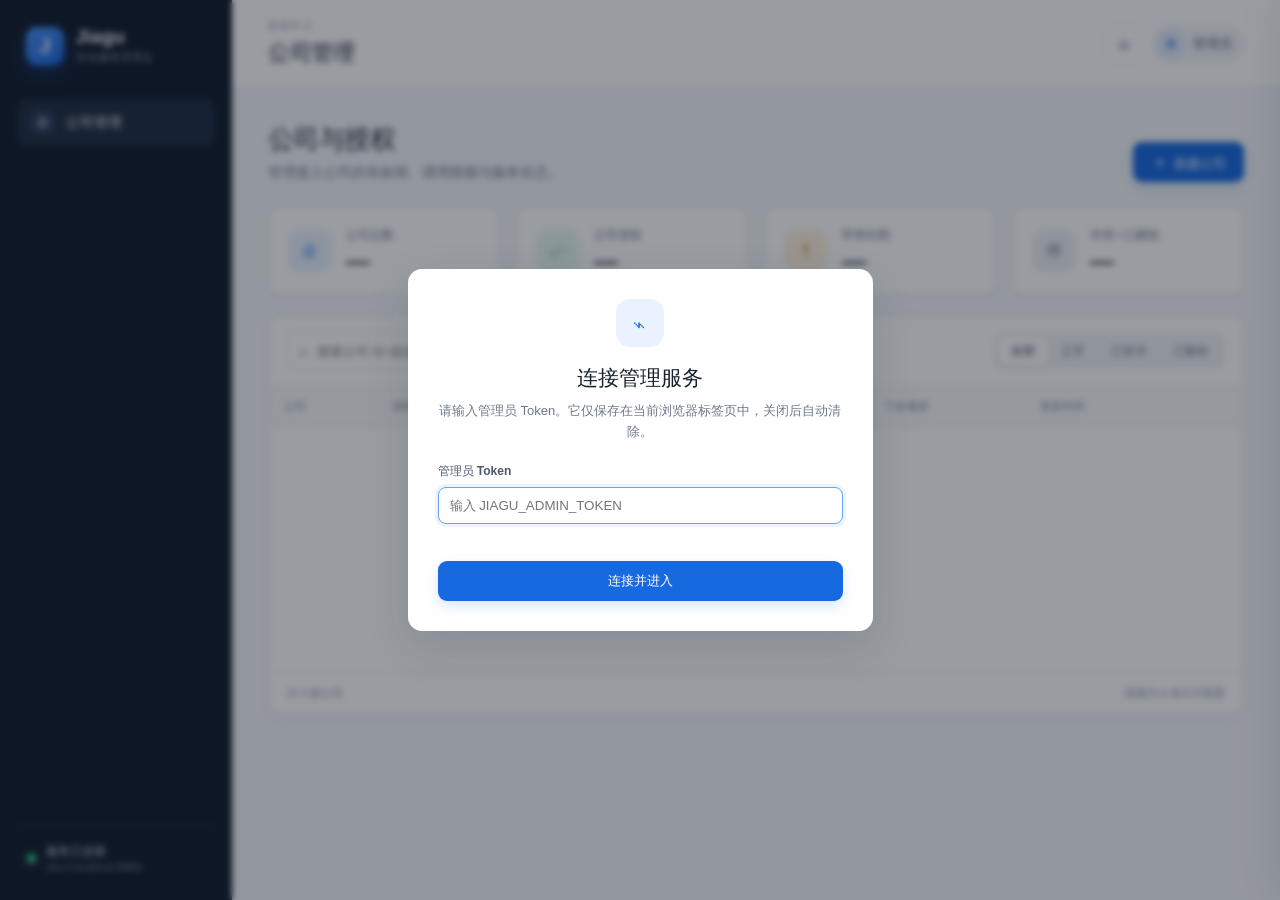
==== commit a0e78e59: "记录打包人，清理下发记录，草稿不再占用过多下发额度" ====
--- a/jiagu/server/internal/httpapi/admin/index.html
+++ b/jiagu/server/internal/httpapi/admin/index.html
@@ -33,7 +33,7 @@
         </div>
       </header>
 
-      <section class="content" id="mainView">
+      <section class="content">
         <div class="intro">
           <div><h2>公司与授权</h2><p>管理接入公司的有效期、调用限额与服务状态。</p></div>
           <button class="primary-button" id="createButton" type="button"><span>＋</span>新建公司</button>
@@ -64,28 +64,6 @@
             <div class="table-state" id="tableState"><span class="spinner"></span><p>正在读取公司信息…</p></div>
           </div>
           <footer class="table-footer"><span id="resultCount">共 0 家公司</span><span>限额为 0 表示不限量</span></footer>
-        </section>
-      </section>
-
-      <section class="content hidden" id="logsView">
-        <nav class="breadcrumb">
-          <button class="text-link" id="backToCompanies" type="button">公司管理</button>
-          <span>/</span>
-          <strong id="logsTitle">打包统计</strong>
-        </nav>
-        <div class="intro">
-          <div><h2 id="logsCompanyId">—</h2><p id="logsCompanyDesc">—</p></div>
-        </div>
-
-        <section class="table-card">
-          <div class="table-wrap" id="logsContainer">
-            <!-- Grouped tables will be rendered here -->
-          </div>
-          <div class="table-state" id="logsState"><span class="spinner"></span><p>正在读取记录…</p></div>
-          <footer class="table-footer">
-            <span id="logsCount">共 0 条记录</span>
-            <div class="pagination" id="logsPagination"></div>
-          </footer>
         </section>
       </section>
     </main>
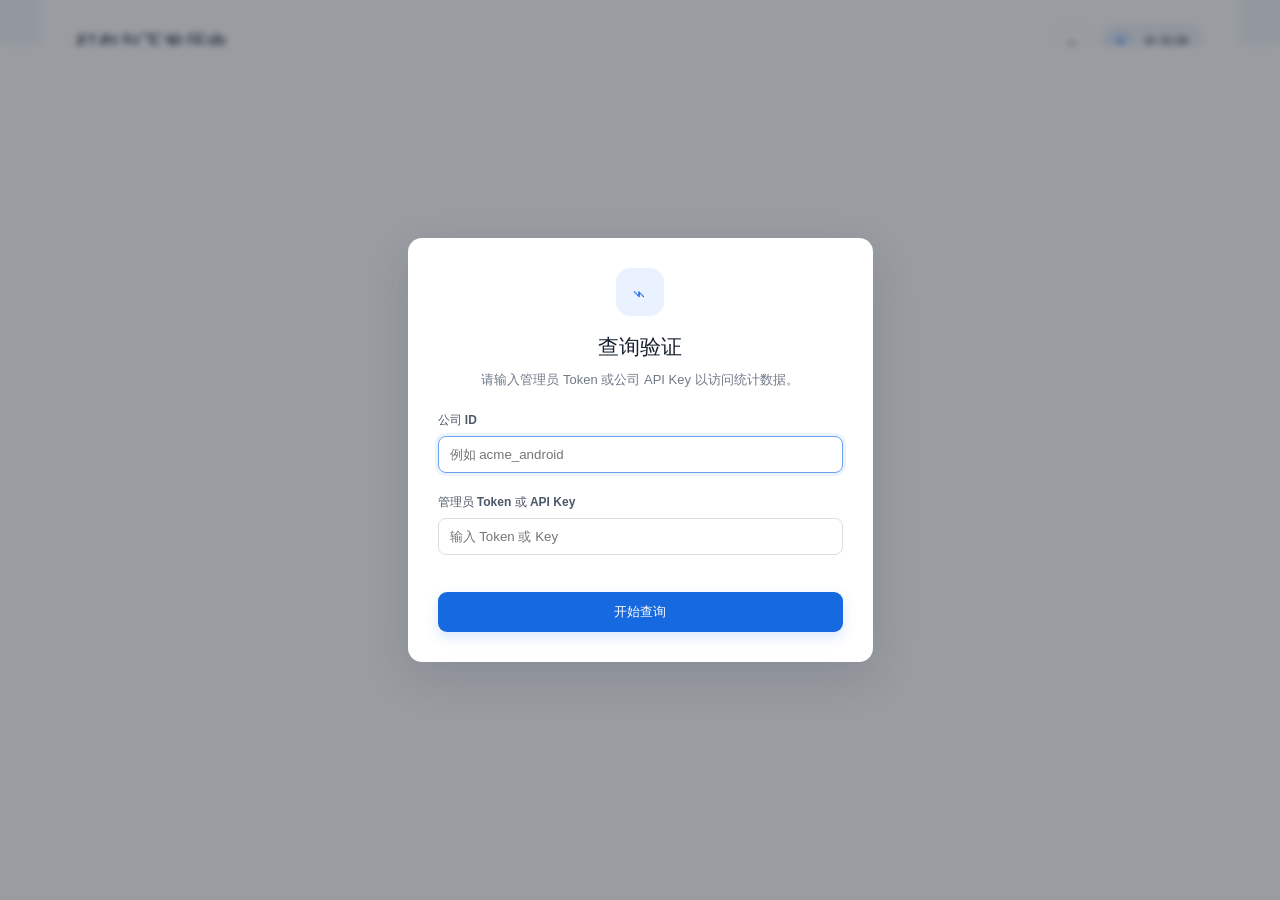
==== commit d5599e52: "调整管理页面的页面结构" ====
--- a/jiagu/server/internal/httpapi/admin/index.html
+++ b/jiagu/server/internal/httpapi/admin/index.html
@@ -4,130 +4,71 @@
   <meta charset="utf-8">
   <meta name="viewport" content="width=device-width, initial-scale=1">
   <meta name="color-scheme" content="light">
-  <title>Jiagu · 公司管理</title>
+  <title>Jiagu · 打包与下发统计</title>
   <link rel="stylesheet" href="styles.css">
-  <link rel="stylesheet" href="actions.css">
+  <link rel="stylesheet" href="index.css">
 </head>
 <body>
-  <div class="shell">
-    <aside class="sidebar">
-      <a class="brand" href="/admin/" aria-label="Jiagu 管理台">
-        <span class="brand-mark">J</span>
-        <span><strong>Jiagu</strong><small>安全服务管理台</small></span>
-      </a>
-      <nav aria-label="主导航">
-        <a class="nav-item active" href="/admin/"><span class="nav-icon">企</span>公司管理</a>
-      </nav>
-      <div class="sidebar-foot">
-        <span class="health-dot"></span>
-        <span><strong>服务已连接</strong><small id="serviceAddress"></small></span>
-      </div>
-    </aside>
-
+  <div class="shell standalone">
     <main>
       <header class="topbar">
-        <div><p class="eyebrow">授权中心</p><h1>公司管理</h1></div>
+        <div>
+          <h1 id="pageTitle">打包与下发历史</h1>
+        </div>
         <div class="top-actions">
-          <button class="icon-button" id="refreshButton" type="button" title="刷新" aria-label="刷新">↻</button>
-          <button class="user-chip" id="changeTokenButton" type="button"><span>A</span>管理员</button>
+          <button class="icon-button" id="refreshButton" type="button" title="刷新">↻</button>
+          <button class="user-chip" id="authInfo" type="button"><span>?</span><b>未连接</b></button>
         </div>
       </header>
 
       <section class="content">
-        <div class="intro">
-          <div><h2>公司与授权</h2><p>管理接入公司的有效期、调用限额与服务状态。</p></div>
-          <button class="primary-button" id="createButton" type="button"><span>＋</span>新建公司</button>
-        </div>
-
-        <div class="metrics" aria-label="公司统计">
-          <article class="metric-card"><span class="metric-icon blue">企</span><div><small>公司总数</small><strong id="totalMetric">—</strong></div></article>
-          <article class="metric-card"><span class="metric-icon green">✓</span><div><small>正常授权</small><strong id="activeMetric">—</strong></div></article>
-          <article class="metric-card"><span class="metric-icon amber">!</span><div><small>即将到期</small><strong id="expiringMetric">—</strong></div></article>
-          <article class="metric-card"><span class="metric-icon slate">停</span><div><small>停用 / 已删除</small><strong id="inactiveMetric">—</strong></div></article>
-        </div>
-
         <section class="table-card">
-          <div class="table-tools">
-            <label class="search"><span>⌕</span><input id="searchInput" type="search" placeholder="搜索公司 ID 或说明" autocomplete="off"></label>
-            <div class="filters" role="group" aria-label="状态筛选">
-              <button class="filter active" data-status="ALL" type="button">全部</button>
-              <button class="filter" data-status="ACTIVE" type="button">正常</button>
-              <button class="filter" data-status="SUSPENDED" type="button">已暂停</button>
-              <button class="filter" data-status="REVOKED" type="button">已删除</button>
+          <div class="table-wrap" id="logsContainer">
+            <!-- Grouped tables will be rendered here -->
+          </div>
+          <div class="table-state" id="logsState">
+            <span class="spinner"></span>
+            <p>正在读取统计信息…</p>
+          </div>
+          <footer class="table-footer">
+            <span id="logsCount">共 0 条记录</span>
+            <div class="page-controls">
+              <label class="page-size-label" for="pageSizeSelect">
+                每页
+                <select id="pageSizeSelect" aria-label="每页显示条数">
+                  <option value="5">5 条</option>
+                  <option value="20" selected>20 条</option>
+                  <option value="50">50 条</option>
+                  <option value="100">100 条</option>
+                </select>
+              </label>
+              <div class="pagination" id="logsPagination"></div>
             </div>
-          </div>
-          <div class="table-wrap">
-            <table>
-              <thead><tr><th>公司</th><th>授权状态</th><th>授权有效期</th><th>打包额度</th><th>下发额度</th><th>更新时间</th><th><span class="sr-only">操作</span></th></tr></thead>
-              <tbody id="companyRows"></tbody>
-            </table>
-            <div class="table-state" id="tableState"><span class="spinner"></span><p>正在读取公司信息…</p></div>
-          </div>
-          <footer class="table-footer"><span id="resultCount">共 0 家公司</span><span>限额为 0 表示不限量</span></footer>
+          </footer>
         </section>
       </section>
     </main>
   </div>
 
-  <div class="scrim hidden" id="drawerScrim"></div>
-  <aside class="drawer" id="detailDrawer" aria-hidden="true" aria-labelledby="detailTitle">
-    <div class="drawer-header">
-      <div><p class="eyebrow">公司详情</p><h2 id="detailTitle">—</h2></div>
-      <button class="icon-button" id="closeDrawerButton" type="button" aria-label="关闭">×</button>
-    </div>
-    <div class="drawer-body" id="detailBody"></div>
-    <div class="drawer-actions">
-      <button class="danger-ghost" id="deleteButton" type="button">逻辑删除</button>
-      <div class="action-cluster">
-        <button class="secondary-button" id="statusButton" type="button">暂停服务</button>
-        <button class="primary-button" id="editButton" type="button">编辑信息</button>
-      </div>
-    </div>
-  </aside>
-
-  <dialog id="companyDialog">
-    <form id="companyForm">
-      <div class="dialog-header"><div><p class="eyebrow" id="formEyebrow">公司接入</p><h2 id="formTitle">新建公司</h2></div><button class="icon-button dialog-close" type="button" aria-label="关闭">×</button></div>
-      <div class="form-grid">
-        <label class="field full"><span>公司 ID <b>*</b></span><input name="companyId" required minlength="2" maxlength="64" pattern="[A-Za-z0-9][A-Za-z0-9_-]{1,63}" placeholder="例如 acme_android"><small>创建后不可修改，仅支持字母、数字、下划线和连字符</small></label>
-        <label class="field full"><span>公司说明</span><input name="description" maxlength="200" placeholder="例如 ACME Android 产品线"></label>
-        <label class="field"><span>授权开始时间 <b>*</b></span><input name="authorizedFrom" type="datetime-local" required></label>
-        <label class="field"><span>授权结束时间</span><input name="authorizedUntil" type="datetime-local"><small>留空表示永久有效</small></label>
-        <label class="field"><span>打包次数上限</span><input name="packLimit" type="number" min="0" step="1" value="0"><small>0 表示不限量</small></label>
-        <label class="field"><span>下发次数上限</span><input name="deliveryLimit" type="number" min="0" step="1" value="0"><small>0 表示不限量</small></label>
-        <label class="field full edit-only"><span>授权状态</span><select name="status"><option value="ACTIVE">正常</option><option value="SUSPENDED">暂停</option><option value="EXPIRED">过期</option></select></label>
-        <label class="field full"><span>扩展信息（JSON）</span><textarea name="ext" rows="5" spellcheck="false" placeholder='{"contractNo":"C-2026-001","contact":"security@example.com"}'></textarea><small id="jsonHint">可填写合同号、联系人等自定义信息</small></label>
-      </div>
-      <div class="dialog-actions"><button class="secondary-button dialog-close" type="button">取消</button><button class="primary-button" id="saveButton" type="submit">创建公司</button></div>
+  <dialog class="compact-dialog" id="loginDialog">
+    <form id="loginForm">
+      <div class="token-symbol">⌁</div>
+      <h2>查询验证</h2>
+      <p>请输入管理员 Token 或公司 API Key 以访问统计数据。</p>
+      <label class="field">
+        <span>公司 ID</span>
+        <input name="companyId" id="companyIdInput" required placeholder="例如 acme_android">
+      </label>
+      <label class="field">
+        <span>管理员 Token 或 API Key</span>
+        <input name="key" type="password" required placeholder="输入 Token 或 Key">
+      </label>
+      <p class="form-error" id="loginError"></p>
+      <button class="primary-button full-button" type="submit">开始查询</button>
     </form>
   </dialog>
 
-  <dialog class="compact-dialog" id="tokenDialog">
-    <form id="tokenForm">
-      <div class="token-symbol">⌁</div><h2>连接管理服务</h2><p>请输入管理员 Token。它仅保存在当前浏览器标签页中，关闭后自动清除。</p>
-      <label class="field"><span>管理员 Token</span><input name="token" type="password" required autocomplete="current-password" placeholder="输入 JIAGU_ADMIN_TOKEN"></label>
-      <p class="form-error" id="tokenError"></p><button class="primary-button full-button" type="submit">连接并进入</button>
-    </form>
-  </dialog>
-
-  <dialog class="compact-dialog" id="keyDialog">
-    <div class="success-symbol">✓</div><h2>公司创建成功</h2><p>API Key 只会显示这一次，请立即复制并保存到安全位置。</p>
-    <label class="key-box"><span>公司 API Key</span><output id="apiKeyOutput"></output></label>
-    <div class="dialog-actions"><button class="secondary-button" id="closeKeyButton" type="button">我已保存</button><button class="primary-button" id="copyKeyButton" type="button">复制 API Key</button></div>
-  </dialog>
-
-  <dialog class="compact-dialog" id="deleteDialog">
-    <div class="danger-symbol">!</div><h2>确认逻辑删除？</h2><p id="deleteMessage"></p><div class="notice">数据库文件和历史记录会保留；公司状态将改为“已删除”，其打包和设备授权会立即停止。</div>
-    <div class="dialog-actions"><button class="secondary-button" id="cancelDeleteButton" type="button">取消</button><button class="danger-button" id="confirmDeleteButton" type="button">确认删除</button></div>
-  </dialog>
-
-  <dialog class="compact-dialog" id="statusDialog">
-    <div class="token-symbol" id="statusSymbol">Ⅱ</div><h2 id="statusDialogTitle">暂停公司服务？</h2><p id="statusMessage"></p>
-    <div class="notice" id="statusNotice"></div>
-    <div class="dialog-actions"><button class="secondary-button" id="cancelStatusButton" type="button">取消</button><button class="primary-button" id="confirmStatusButton" type="button">确认暂停</button></div>
-  </dialog>
-
   <div class="toast" id="toast" role="status" aria-live="polite"></div>
-  <script src="app.js" defer></script>
+  <script src="index.js" defer></script>
 </body>
 </html>
--- a/jiagu/server/internal/httpapi/admin/index.css
+++ b/jiagu/server/internal/httpapi/admin/index.css
@@ -0,0 +1,161 @@
+.shell.standalone {
+    display: block;
+}
+
+.shell.standalone main {
+    margin: 0 auto;
+    max-width: 1200px;
+}
+
+.shell.standalone .content {
+    padding-top: 12px;
+}
+
+.shell.standalone .user-chip {
+    max-width: min(360px, 42vw);
+    padding: 6px 14px 6px 6px;
+}
+
+.shell.standalone .user-chip b {
+    min-width: 0;
+    overflow: hidden;
+    white-space: nowrap;
+    text-overflow: ellipsis;
+    font-size: 16px;
+    font-weight: 650;
+}
+
+.topbar {
+    position: static;
+    margin-bottom: 0;
+    background: #fff;
+    border-radius: 0 0 12px 12px;
+}
+
+.breadcrumb a {
+    color: var(--blue);
+    text-decoration: none;
+}
+
+.breadcrumb a:hover {
+    text-decoration: underline;
+}
+
+.group-header {
+    background: #fafbfc;
+    padding: 12px 18px;
+    border-bottom: 1px solid var(--line);
+    border-top: 1px solid var(--line);
+    display: flex;
+    align-items:center;
+    gap: 10px;
+    font-weight: 650;
+    font-size: 11px;
+    color: #7a8494;
+    text-transform: uppercase;
+    letter-spacing: .35px;
+}
+
+.group-header:first-child {
+    border-top: 0;
+}
+
+.group-icon {
+    width: 20px;
+    height: 20px;
+    background: #eaecf0;
+    border-radius: 5px;
+    display: grid;
+    place-items: center;
+    font-size: 10px;
+}
+
+.pagination {
+    display: flex;
+    gap: 4px;
+}
+
+.page-controls,
+.page-size-label {
+    display: flex;
+    align-items: center;
+}
+
+.page-controls {
+    gap: 12px;
+}
+
+.page-size-label {
+    gap: 6px;
+    color: #667085;
+    white-space: nowrap;
+}
+
+.page-size-label select {
+    height: 28px;
+    padding: 0 24px 0 8px;
+    border: 1px solid var(--line);
+    border-radius: 6px;
+    background: #fff;
+    color: #667085;
+    font: inherit;
+    cursor: pointer;
+}
+
+.page-btn {
+    min-width: 28px;
+    height: 28px;
+    border: 1px solid var(--line);
+    background: #fff;
+    border-radius: 6px;
+    font-size: 12px;
+    cursor: pointer;
+    display: grid;
+    place-items: center;
+    color: #667085;
+}
+
+.page-btn:hover {
+    background: #f9fafb;
+}
+
+.page-btn.active {
+    background: var(--blue);
+    color: #fff;
+    border-color: var(--blue);
+}
+
+.page-btn:disabled {
+    opacity: .5;
+    cursor: not-allowed;
+}
+
+.packer-cell {
+    display: flex;
+    align-items: center;
+    gap: 8px;
+}
+
+.packer-avatar {
+    width: 20px;
+    height: 20px;
+    background: #f2f4f7;
+    border-radius: 50%;
+    display: grid;
+    place-items: center;
+    font-size: 10px;
+    font-weight: 600;
+    color: #475467;
+}
+
+@media (max-width: 760px) {
+    .shell.standalone .top-actions .user-chip {
+        max-width: 45vw;
+        padding-right: 10px;
+        font-size: 14px;
+    }
+
+    .shell.standalone .user-chip b {
+        font-size: 14px;
+    }
+}
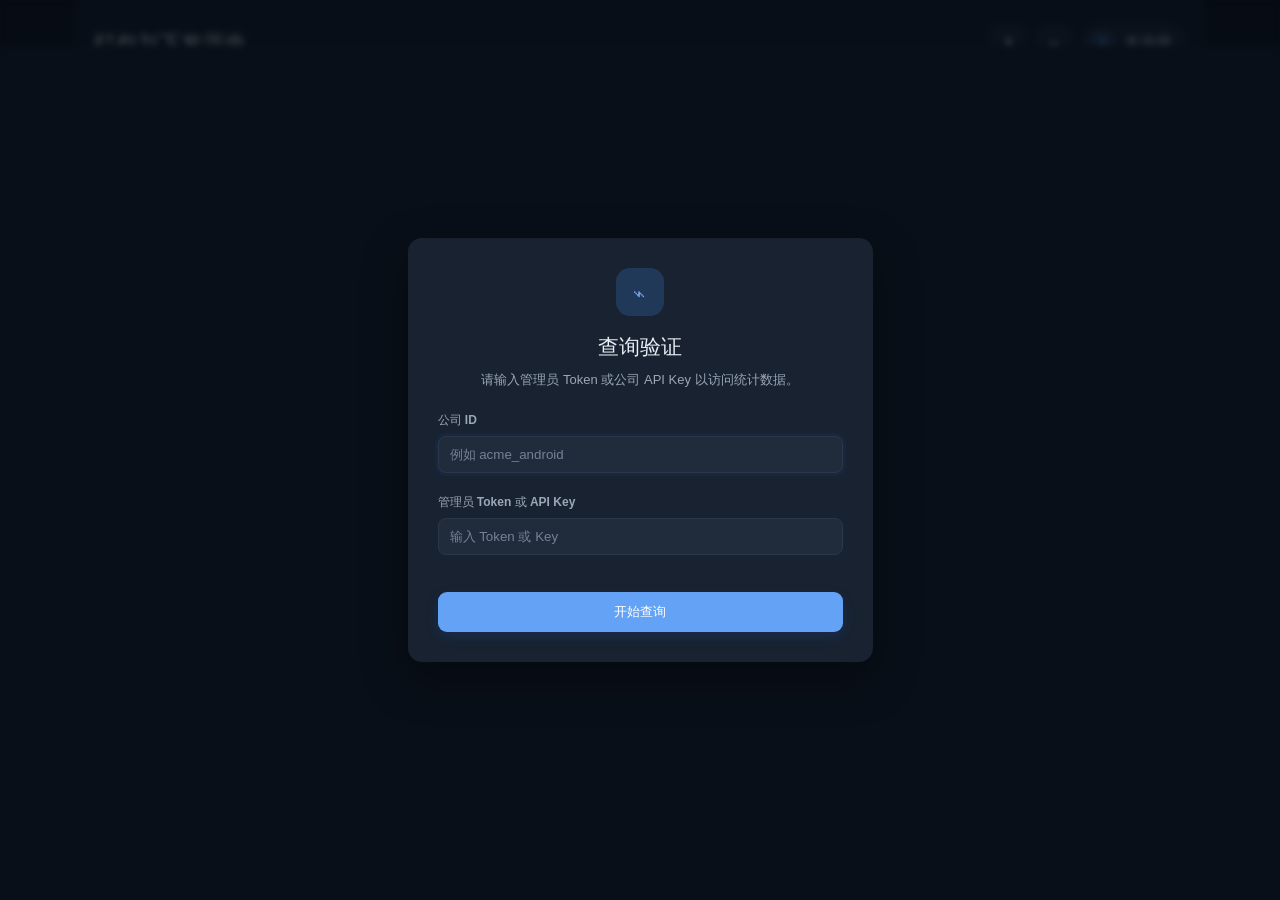
==== commit d1a74f81: "修改管理页面样式， 编译参数升级， 支持 V3 编译" ====
--- a/jiagu/server/internal/httpapi/admin/index.html
+++ b/jiagu/server/internal/httpapi/admin/index.html
@@ -3,10 +3,12 @@
 <head>
   <meta charset="utf-8">
   <meta name="viewport" content="width=device-width, initial-scale=1">
-  <meta name="color-scheme" content="light">
+  <meta name="color-scheme" content="dark light">
+  <script>try{document.documentElement.dataset.theme=localStorage.getItem("jiagu.theme")||"dark"}catch(_){document.documentElement.dataset.theme="dark"}</script>
   <title>Jiagu · 打包与下发统计</title>
   <link rel="stylesheet" href="styles.css">
   <link rel="stylesheet" href="index.css">
+  <link rel="stylesheet" href="theme.css">
 </head>
 <body>
   <div class="shell standalone">
@@ -16,6 +18,7 @@
           <h1 id="pageTitle">打包与下发历史</h1>
         </div>
         <div class="top-actions">
+          <button class="icon-button theme-toggle" type="button" title="切换到浅色模式" aria-label="切换到浅色模式">☀</button>
           <button class="icon-button" id="refreshButton" type="button" title="刷新">↻</button>
           <button class="user-chip" id="authInfo" type="button"><span>?</span><b>未连接</b></button>
         </div>
@@ -69,6 +72,7 @@
   </dialog>
 
   <div class="toast" id="toast" role="status" aria-live="polite"></div>
+  <script src="theme.js" defer></script>
   <script src="index.js" defer></script>
 </body>
 </html>
--- a/jiagu/server/internal/httpapi/admin/styles.css
+++ b/jiagu/server/internal/httpapi/admin/styles.css
@@ -5,7 +5,7 @@
 .breadcrumb button.text-link{background:transparent;border:0;padding:0;color:var(--blue);cursor:pointer;font:inherit}
 .breadcrumb button.text-link:hover{text-decoration:underline}
 .breadcrumb strong{color:var(--ink)}
-.group-header{background:#fafbfc;padding:12px 18px;border-bottom:1px solid var(--line);border-top:1px solid var(--line);display:flex;align-items:center;gap:10px;font-weight:650;font-size:11px;color:#7a8494;text-transform:uppercase;letter-spacing:.35px}
+.group-header{background:#fafbfc;padding:12px 18px;border-bottom:1px solid var(--line);border-top:1px solid var(--line);display:flex;align-items:center;gap:10px;font-weight:650;font-size:14px;color:#7a8494;letter-spacing:.35px}
 .group-header:first-child{border-top:0}
 .group-icon{width:20px;height:20px;background:#eaecf0;border-radius:5px;display:grid;place-items:center;font-size:10px}
 .pagination{display:flex;gap:4px}
--- a/jiagu/server/internal/httpapi/admin/index.css
+++ b/jiagu/server/internal/httpapi/admin/index.css
@@ -8,7 +8,7 @@
 }
 
 .shell.standalone .content {
-    padding-top: 12px;
+    padding-top: 6px;
 }
 
 .shell.standalone .user-chip {
@@ -27,7 +27,9 @@
 
 .topbar {
     position: static;
-    margin-bottom: 0;
+    margin: 0 36px;
+    padding-right: 18px;
+    padding-left: 18px;
     background: #fff;
     border-radius: 0 0 12px 12px;
 }
@@ -50,9 +52,8 @@
     align-items:center;
     gap: 10px;
     font-weight: 650;
-    font-size: 11px;
+    font-size: 14px;
     color: #7a8494;
-    text-transform: uppercase;
     letter-spacing: .35px;
 }
 
@@ -149,6 +150,11 @@
 }
 
 @media (max-width: 760px) {
+    .shell.standalone .topbar {
+        margin-right: 16px;
+        margin-left: 16px;
+    }
+
     .shell.standalone .top-actions .user-chip {
         max-width: 45vw;
         padding-right: 10px;
--- a/jiagu/server/internal/httpapi/admin/theme.css
+++ b/jiagu/server/internal/httpapi/admin/theme.css
@@ -0,0 +1,173 @@
+.theme-toggle {
+  font-size: 17px;
+}
+
+html[data-theme="dark"] {
+  color-scheme: dark;
+  --ink: #e8edf5;
+  --muted: #9aa7b8;
+  --line: #2c3849;
+  --surface: #182230;
+  --canvas: #0f1722;
+  --blue: #63a2f5;
+  --blue-dark: #438bdd;
+  --green: #50c997;
+  --amber: #e3a34c;
+  --red: #ef7777;
+  --shadow: 0 16px 45px rgba(0, 0, 0, .34);
+}
+
+html[data-theme="dark"] body {
+  background: var(--canvas);
+}
+
+html[data-theme="dark"] .topbar {
+  background: rgba(24, 34, 48, .96);
+}
+
+html[data-theme="dark"] .table-card,
+html[data-theme="dark"] .metric-card,
+html[data-theme="dark"] .drawer,
+html[data-theme="dark"] dialog,
+html[data-theme="dark"] .table-state {
+  background: var(--surface);
+}
+
+html[data-theme="dark"] .icon-button,
+html[data-theme="dark"] .secondary-button,
+html[data-theme="dark"] .danger-ghost,
+html[data-theme="dark"] .page-btn,
+html[data-theme="dark"] .page-size-label select,
+html[data-theme="dark"] .field input,
+html[data-theme="dark"] .field select,
+html[data-theme="dark"] .field textarea {
+  border-color: var(--line);
+  background: #202c3c;
+  color: var(--ink);
+}
+
+html[data-theme="dark"] .icon-button:hover,
+html[data-theme="dark"] .secondary-button:hover,
+html[data-theme="dark"] .page-btn:hover {
+  background: #293749;
+}
+
+html[data-theme="dark"] .user-chip,
+html[data-theme="dark"] .filters,
+html[data-theme="dark"] .key-box,
+html[data-theme="dark"] .detail-lead {
+  background: #202c3c;
+  color: #cbd5e2;
+}
+
+html[data-theme="dark"] .user-chip span,
+html[data-theme="dark"] .avatar {
+  background: #263f61;
+  color: #85b8fa;
+}
+
+html[data-theme="dark"] .group-header,
+html[data-theme="dark"] th {
+  background: #141e2b;
+  color: #95a3b5;
+}
+
+html[data-theme="dark"] td {
+  color: #c6d0dd;
+  border-bottom-color: #263243;
+}
+
+html[data-theme="dark"] tbody tr:hover {
+  background: #1d2a3a;
+}
+
+html[data-theme="dark"] .group-icon,
+html[data-theme="dark"] .packer-avatar,
+html[data-theme="dark"] .metric-icon.slate {
+  background: #293647;
+  color: #b4c0cf;
+}
+
+html[data-theme="dark"] .search input {
+  background: transparent;
+  color: var(--ink);
+}
+
+html[data-theme="dark"] .filter.active {
+  background: #2b394b;
+  color: #edf3fa;
+}
+
+html[data-theme="dark"] .company-cell strong,
+html[data-theme="dark"] .key-box output {
+  color: #e8edf5;
+}
+
+html[data-theme="dark"] .eyebrow,
+html[data-theme="dark"] .intro p,
+html[data-theme="dark"] .metric-card small,
+html[data-theme="dark"] .company-cell small,
+html[data-theme="dark"] .table-footer,
+html[data-theme="dark"] .page-size-label,
+html[data-theme="dark"] .field,
+html[data-theme="dark"] .field small,
+html[data-theme="dark"] .detail-item small,
+html[data-theme="dark"] .detail-lead p,
+html[data-theme="dark"] .compact-dialog > p,
+html[data-theme="dark"] .compact-dialog form > p,
+html[data-theme="dark"] .key-box span {
+  color: var(--muted);
+}
+
+html[data-theme="dark"] input::placeholder,
+html[data-theme="dark"] textarea::placeholder {
+  color: #748296;
+}
+
+html[data-theme="dark"] .field input:disabled {
+  background: #151f2c;
+  color: #77869a;
+}
+
+html[data-theme="dark"] .metric-icon.blue,
+html[data-theme="dark"] .token-symbol {
+  background: #203959;
+  color: #78aff7;
+}
+
+html[data-theme="dark"] .metric-icon.green,
+html[data-theme="dark"] .success-symbol,
+html[data-theme="dark"] .status-active {
+  background: #183b34;
+  color: #63d3a8;
+}
+
+html[data-theme="dark"] .metric-icon.amber,
+html[data-theme="dark"] .status-suspended,
+html[data-theme="dark"] .status-expired,
+html[data-theme="dark"] .notice {
+  background: #42321d;
+  color: #efbd72;
+}
+
+html[data-theme="dark"] .danger-symbol {
+  background: #47282d;
+  color: #ff9292;
+}
+
+html[data-theme="dark"] .status-revoked {
+  background: #303947;
+  color: #b1bdcb;
+}
+
+html[data-theme="dark"] .progress {
+  background: #2d3949;
+}
+
+html[data-theme="dark"] .json-view {
+  background: #0b121c;
+}
+
+html[data-theme="dark"] dialog::backdrop {
+  background: rgba(3, 8, 15, .7);
+}
